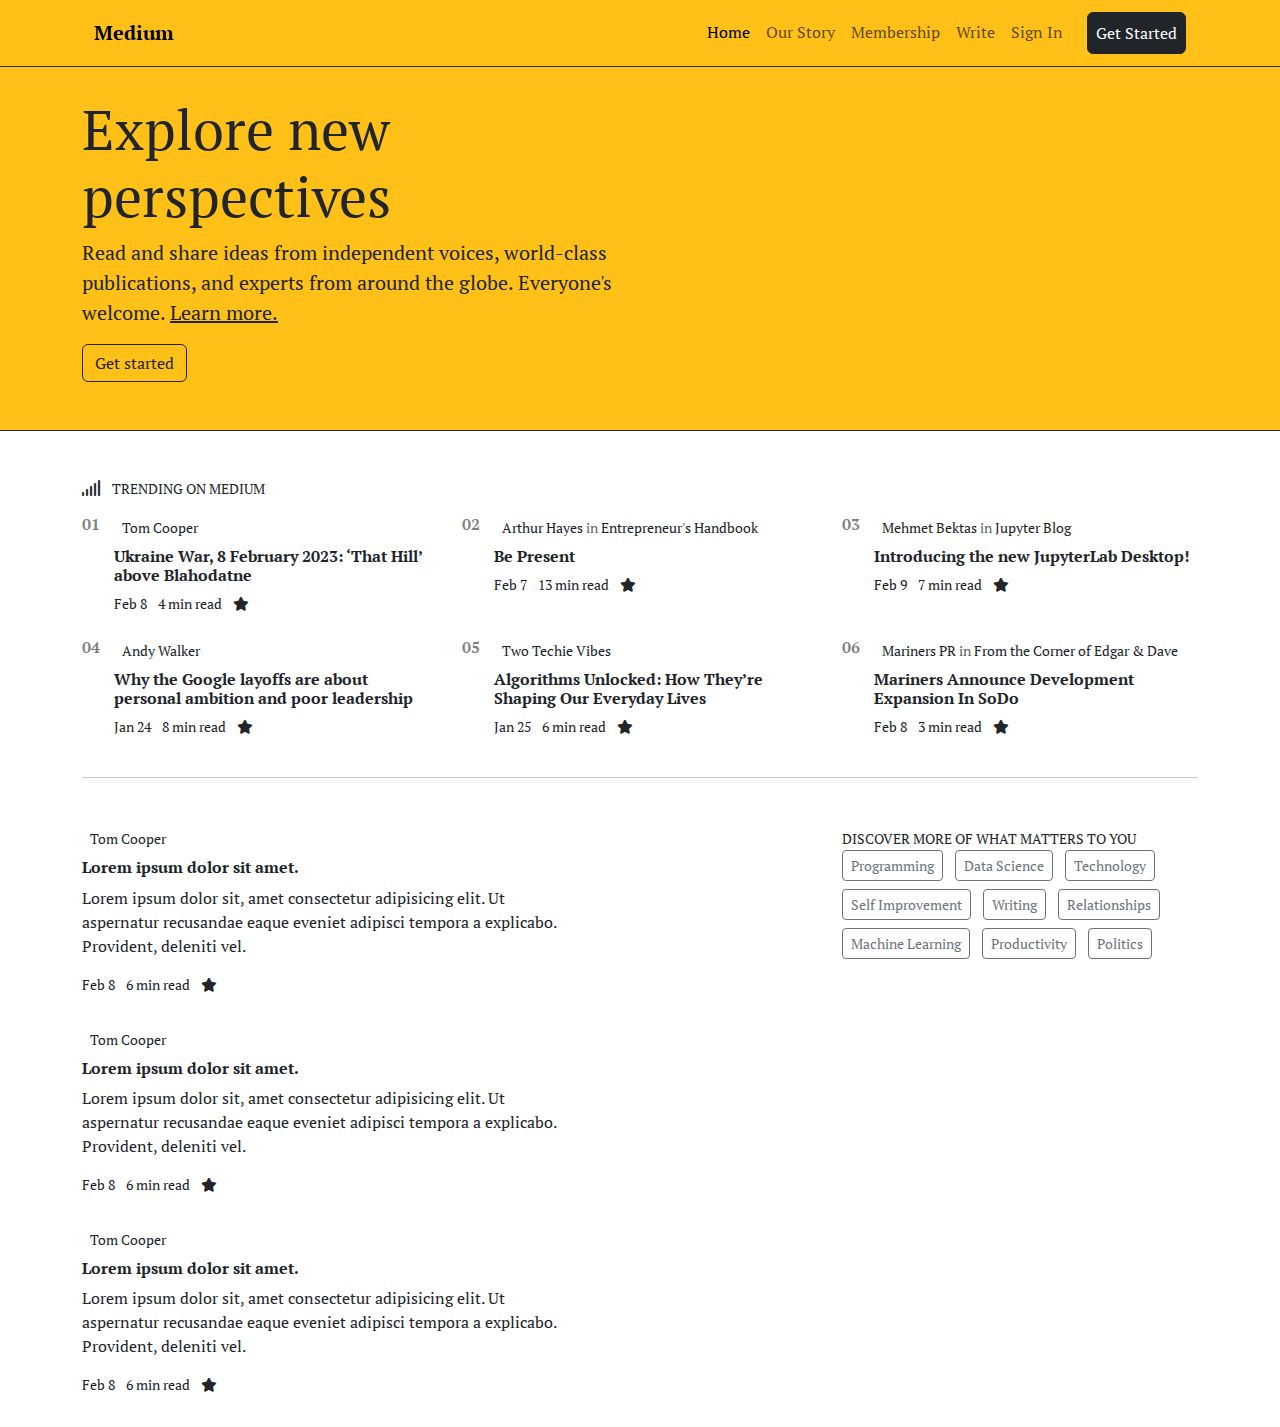
==== Bootstrap-Medium-Clone/index.html @ 9da26df5 "Bootstrap Medium Clone is done" ====
<!DOCTYPE html>
<html lang="en">

<head>
  <meta charset="UTF-8" />
  <meta http-equiv="X-UA-Compatible" content="IE=edge" />
  <meta name="viewport" content="width=device-width, initial-scale=1.0" />
  <link rel="stylesheet" href="bootstrap-5.3.0-alpha1-dist/css/bootstrap.min.css" />
  <link rel="stylesheet" href="fontawesome-free-6.2.1-web/css/fontawesome.min.css" />
  <link rel="stylesheet" href="fontawesome-free-6.2.1-web/css/brands.min.css" />
  <link rel="stylesheet" href="fontawesome-free-6.2.1-web/css/solid.min.css" />
  <link rel="preconnect" href="https://fonts.googleapis.com" />
  <link rel="preconnect" href="https://fonts.gstatic.com" crossorigin />
  <link href="https://fonts.googleapis.com/css2?family=PT+Serif:ital,wght@0,400;0,700;1,400&display=swap"
    rel="stylesheet" />
  <link rel="stylesheet" href="css/medium.css" />
  <title>Medium</title>
</head>

<body>
  <div class="bg-yellow border-bottom-dark py-1 fixed-top">
    <div class="container">
      <nav class="navbar navbar-expand-lg">
        <div class="container-fluid">
          <a class="navbar-brand" href="#">
            <strong>Medium</strong>
          </a>
          <button class="navbar-toggler" type="button" data-bs-toggle="collapse" data-bs-target="#navbarNav"
            aria-controls="navbarNav" aria-expanded="false" aria-label="Toggle navigation">
            <span class="navbar-toggler-icon"></span>
          </button>
          <div class="collapse navbar-collapse" id="navbarNav">
            <ul class="navbar-nav ms-auto">
              <li class="nav-item">
                <a class="nav-link active" aria-current="page" href="#">Home</a>
              </li>
              <li class="nav-item">
                <a class="nav-link" href="#">Our Story</a>
              </li>
              <li class="nav-item">
                <a class="nav-link" href="#">Membership</a>
              </li>
              <li class="nav-item">
                <a class="nav-link" href="#">Write</a>
              </li>
              <li class="nav-item">
                <a class="nav-link" href="#">Sign In</a>
              </li>
              <li class="nav-item">
                <a class="nav-link btn btn-dark text-light ms-3" href="#">Get Started</a>
              </li>
            </ul>
          </div>
        </div>
      </nav>
    </div>
  </div>
  <div class="bg-yellow border-bottom-dark py-5 mt-5">
    <div class="container">
      <div class="row">
        <div class="col-sm-12 col-md-6">
          <h1 class="display-4">
            Explore new <br />
            perspectives
          </h1>
          <p class="lead">
            Read and share ideas from independent voices, world-class
            publications, and experts from around the globe. Everyone's
            welcome.
            <a href="#" class="text-dark"><u>Learn more.</u></a>
          </p>
          <a href="#" class="btn btn-outline-dark">Get started</a>
        </div>
        <div class="col-sm-12 col-md-6">
          <img src="https://picsum.photos/id/93/300/300" alt="" class="rounded-circle float-end" />
        </div>
      </div>
    </div>
  </div>
  <div class="container mt-5">
    <div class="row">
      <div class="col-12 mb-2">
        <h6>
          <i class="fa-solid fa-signal"></i>
          <small class="ms-2">TRENDING ON MEDIUM</small>
        </h6>
      </div>
      <article class="col-sm-4 mb-2">
        <div class="row">
          <div class="col-1">
            <h6 class="text-black-50"><strong>01</strong></h6>
          </div>
          <div class="col-11">
            <img class="rounded-circle" src="https://picsum.photos/id/11/25/25" alt="" />
            <span class="small ms-1">Tom Cooper</span>
            <h6 class="mt-2">
              <strong>Ukraine War, 8 February 2023: ‘That Hill’ above
                Blahodatne</strong>
            </h6>
            <ul class="list-inline small">
              <li class="list-inline-item">Feb 8</li>
              <li class="list-inline-item">4 min read</li>
              <li class="list-inline-item">
                <i class="fa-regular fa-star"></i>
              </li>
            </ul>
          </div>
        </div>
      </article>
      <article class="col-sm-4 mb-2">
        <div class="row">
          <div class="col-1">
            <h6 class="text-black-50"><strong>02</strong></h6>
          </div>
          <div class="col-11">
            <img class="rounded-circle" src="https://picsum.photos/id/12/25/25" alt="" />
            <span class="small ms-1">Arthur Hayes <span class="text-muted">in</span> Entrepreneur's
              Handbook</span>
            <h6 class="mt-2">
              <strong>Be Present</strong>
            </h6>
            <ul class="list-inline small">
              <li class="list-inline-item">Feb 7</li>
              <li class="list-inline-item">13 min read</li>
              <li class="list-inline-item">
                <i class="fa-regular fa-star"></i>
              </li>
            </ul>
          </div>
        </div>
      </article>
      <article class="col-sm-4 mb-2">
        <div class="row">
          <div class="col-1">
            <h6 class="text-black-50"><strong>03</strong></h6>
          </div>
          <div class="col-11">
            <img class="rounded-circle" src="https://picsum.photos/id/13/25/25" alt="" />
            <span class="small ms-1">Mehmet Bektas <span class="text-muted">in</span> Jupyter
              Blog</span>
            <h6 class="mt-2">
              <strong>Introducing the new JupyterLab Desktop!</strong>
            </h6>
            <ul class="list-inline small">
              <li class="list-inline-item">Feb 9</li>
              <li class="list-inline-item">7 min read</li>
              <li class="list-inline-item">
                <i class="fa-regular fa-star"></i>
              </li>
            </ul>
          </div>
        </div>
      </article>
      <article class="col-sm-4 mb-2">
        <div class="row">
          <div class="col-1">
            <h6 class="text-black-50"><strong>04</strong></h6>
          </div>
          <div class="col-11">
            <img class="rounded-circle" src="https://picsum.photos/id/14/25/25" alt="" />
            <span class="small ms-1">Andy Walker</span>
            <h6 class="mt-2">
              <strong>Why the Google layoffs are about personal ambition and poor
                leadership</strong>
            </h6>
            <ul class="list-inline small">
              <li class="list-inline-item">Jan 24</li>
              <li class="list-inline-item">8 min read</li>
              <li class="list-inline-item">
                <i class="fa-regular fa-star"></i>
              </li>
            </ul>
          </div>
        </div>
      </article>
      <article class="col-sm-4 mb-2">
        <div class="row">
          <div class="col-1">
            <h6 class="text-black-50"><strong>05</strong></h6>
          </div>
          <div class="col-11">
            <img class="rounded-circle" src="https://picsum.photos/id/15/25/25" alt="" />
            <span class="small ms-1">Two Techie Vibes</span>
            <h6 class="mt-2">
              <strong>Algorithms Unlocked: How They’re Shaping Our Everyday
                Lives</strong>
            </h6>
            <ul class="list-inline small">
              <li class="list-inline-item">Jan 25</li>
              <li class="list-inline-item">6 min read</li>
              <li class="list-inline-item">
                <i class="fa-regular fa-star"></i>
              </li>
            </ul>
          </div>
        </div>
      </article>
      <article class="col-sm-4 mb-2">
        <div class="row">
          <div class="col-1">
            <h6 class="text-black-50"><strong>06</strong></h6>
          </div>
          <div class="col-11">
            <img class="rounded-circle" src="https://picsum.photos/id/16/25/25" alt="" />
            <span class="small ms-1">Mariners PR <span class="text-muted">in</span> From the Corner
              of Edgar & Dave</span>
            <h6 class="mt-2">
              <strong>Mariners Announce Development Expansion In SoDo</strong>
            </h6>
            <ul class="list-inline small">
              <li class="list-inline-item">Feb 8</li>
              <li class="list-inline-item">3 min read</li>
              <li class="list-inline-item">
                <i class="fa-regular fa-star"></i>
              </li>
            </ul>
          </div>
        </div>
      </article>
    </div>
    <hr />
    <div class="row mt-5">
      <section class="col-sm-8">
        <article class="row mb-3">
          <div class="col-sm-8">
            <img class="rounded-circle" src="https://picsum.photos/id/11/25/25" alt="" />
            <span class="small ms-1">Tom Cooper</span>
            <h6 class="mt-2">
              <strong>Lorem ipsum dolor sit amet.</strong>
            </h6>
            <p>Lorem ipsum dolor sit, amet consectetur adipisicing elit. Ut aspernatur recusandae eaque eveniet adipisci tempora a explicabo. Provident, deleniti vel.</p>
            <ul class="list-inline small">
              <li class="list-inline-item">Feb 8</li>
              <li class="list-inline-item">6 min read</li>
              <li class="list-inline-item">
                <i class="fa-regular fa-star"></i>
              </li>
            </ul>
          </div>
          <div class="col-sm-4">
            <img class="w-100" src="https://picsum.photos/id/14/400/200" alt="" />
          </div>
        </article>
        <article class="row mb-3">
          <div class="col-sm-8">
            <img class="rounded-circle" src="https://picsum.photos/id/11/25/25" alt="" />
            <span class="small ms-1">Tom Cooper</span>
            <h6 class="mt-2">
              <strong>Lorem ipsum dolor sit amet.</strong>
            </h6>
            <p>Lorem ipsum dolor sit, amet consectetur adipisicing elit. Ut aspernatur recusandae eaque eveniet adipisci tempora a explicabo. Provident, deleniti vel.</p>
            <ul class="list-inline small">
              <li class="list-inline-item">Feb 8</li>
              <li class="list-inline-item">6 min read</li>
              <li class="list-inline-item">
                <i class="fa-regular fa-star"></i>
              </li>
            </ul>
          </div>
          <div class="col-sm-4">
            <img class="w-100" src="https://picsum.photos/id/12/400/200" alt="" />
          </div>
        </article>
        <article class="row mb-3">
          <div class="col-sm-8">
            <img class="rounded-circle" src="https://picsum.photos/id/11/25/25" alt="" />
            <span class="small ms-1">Tom Cooper</span>
            <h6 class="mt-2">
              <strong>Lorem ipsum dolor sit amet.</strong>
            </h6>
            <p>Lorem ipsum dolor sit, amet consectetur adipisicing elit. Ut aspernatur recusandae eaque eveniet adipisci tempora a explicabo. Provident, deleniti vel.</p>
            <ul class="list-inline small">
              <li class="list-inline-item">Feb 8</li>
              <li class="list-inline-item">6 min read</li>
              <li class="list-inline-item">
                <i class="fa-regular fa-star"></i>
              </li>
            </ul>
          </div>
          <div class="col-sm-4">
            <img class="w-100" src="https://picsum.photos/id/13/400/200" alt="" />
          </div>
        </article>
      </section>
      <aside class="col-sm-4">
        <small>DISCOVER MORE OF WHAT MATTERS TO YOU</small>
        <ul class="list-inline">
          <li class="list-inline-item">
            <a href="#" class="btn btn-sm btn-outline-secondary mb-2">Programming</a>
          </li>
          <li class="list-inline-item">
            <a href="#" class="btn btn-sm btn-outline-secondary mb-2">Data Science</a>
          </li>
          <li class="list-inline-item">
            <a href="#" class="btn btn-sm btn-outline-secondary mb-2">Technology</a>
          </li>
          <li class="list-inline-item">
            <a href="#" class="btn btn-sm btn-outline-secondary mb-2">Self Improvement</a>
          </li>
          <li class="list-inline-item">
            <a href="#" class="btn btn-sm btn-outline-secondary mb-2">Writing</a>
          </li>
          <li class="list-inline-item">
            <a href="#" class="btn btn-sm btn-outline-secondary mb-2">Relationships</a>
          </li>
          <li class="list-inline-item">
            <a href="#" class="btn btn-sm btn-outline-secondary mb-2">Machine Learning</a>
          </li>
          <li class="list-inline-item">
            <a href="#" class="btn btn-sm btn-outline-secondary mb-2">Productivity</a>
          </li>
          <li class="list-inline-item">
            <a href="#" class="btn btn-sm btn-outline-secondary mb-2">Politics</a>
          </li>
        </ul>
      </aside>
    </div>
  </div>
  <!-- container - end -->
  <script src="bootstrap-5.3.0-alpha1-dist/js/bootstrap.bundle.min.js"></script>
</body>

</html>
---- Bootstrap-Medium-Clone/fontawesome-free-6.2.1-web/css/brands.min.css ----
/*!
 * Font Awesome Free 6.2.1 by @fontawesome - https://fontawesome.com
 * License - https://fontawesome.com/license/free (Icons: CC BY 4.0, Fonts: SIL OFL 1.1, Code: MIT License)
 * Copyright 2022 Fonticons, Inc.
 */
:host,:root{--fa-style-family-brands:"Font Awesome 6 Brands";--fa-font-brands:normal 400 1em/1 "Font Awesome 6 Brands"}@font-face{font-family:"Font Awesome 6 Brands";font-style:normal;font-weight:400;font-display:block;src:url(../webfonts/fa-brands-400.woff2) format("woff2"),url(../webfonts/fa-brands-400.ttf) format("truetype")}.fa-brands,.fab{font-weight:400}.fa-monero:before{content:"\f3d0"}.fa-hooli:before{content:"\f427"}.fa-yelp:before{content:"\f1e9"}.fa-cc-visa:before{content:"\f1f0"}.fa-lastfm:before{content:"\f202"}.fa-shopware:before{content:"\f5b5"}.fa-creative-commons-nc:before{content:"\f4e8"}.fa-aws:before{content:"\f375"}.fa-redhat:before{content:"\f7bc"}.fa-yoast:before{content:"\f2b1"}.fa-cloudflare:before{content:"\e07d"}.fa-ups:before{content:"\f7e0"}.fa-wpexplorer:before{content:"\f2de"}.fa-dyalog:before{content:"\f399"}.fa-bity:before{content:"\f37a"}.fa-stackpath:before{content:"\f842"}.fa-buysellads:before{content:"\f20d"}.fa-first-order:before{content:"\f2b0"}.fa-modx:before{content:"\f285"}.fa-guilded:before{content:"\e07e"}.fa-vnv:before{content:"\f40b"}.fa-js-square:before,.fa-square-js:before{content:"\f3b9"}.fa-microsoft:before{content:"\f3ca"}.fa-qq:before{content:"\f1d6"}.fa-orcid:before{content:"\f8d2"}.fa-java:before{content:"\f4e4"}.fa-invision:before{content:"\f7b0"}.fa-creative-commons-pd-alt:before{content:"\f4ed"}.fa-centercode:before{content:"\f380"}.fa-glide-g:before{content:"\f2a6"}.fa-drupal:before{content:"\f1a9"}.fa-hire-a-helper:before{content:"\f3b0"}.fa-creative-commons-by:before{content:"\f4e7"}.fa-unity:before{content:"\e049"}.fa-whmcs:before{content:"\f40d"}.fa-rocketchat:before{content:"\f3e8"}.fa-vk:before{content:"\f189"}.fa-untappd:before{content:"\f405"}.fa-mailchimp:before{content:"\f59e"}.fa-css3-alt:before{content:"\f38b"}.fa-reddit-square:before,.fa-square-reddit:before{content:"\f1a2"}.fa-vimeo-v:before{content:"\f27d"}.fa-contao:before{content:"\f26d"}.fa-square-font-awesome:before{content:"\e5ad"}.fa-deskpro:before{content:"\f38f"}.fa-sistrix:before{content:"\f3ee"}.fa-instagram-square:before,.fa-square-instagram:before{content:"\e055"}.fa-battle-net:before{content:"\f835"}.fa-the-red-yeti:before{content:"\f69d"}.fa-hacker-news-square:before,.fa-square-hacker-news:before{content:"\f3af"}.fa-edge:before{content:"\f282"}.fa-napster:before{content:"\f3d2"}.fa-snapchat-square:before,.fa-square-snapchat:before{content:"\f2ad"}.fa-google-plus-g:before{content:"\f0d5"}.fa-artstation:before{content:"\f77a"}.fa-markdown:before{content:"\f60f"}.fa-sourcetree:before{content:"\f7d3"}.fa-google-plus:before{content:"\f2b3"}.fa-diaspora:before{content:"\f791"}.fa-foursquare:before{content:"\f180"}.fa-stack-overflow:before{content:"\f16c"}.fa-github-alt:before{content:"\f113"}.fa-phoenix-squadron:before{content:"\f511"}.fa-pagelines:before{content:"\f18c"}.fa-algolia:before{content:"\f36c"}.fa-red-river:before{content:"\f3e3"}.fa-creative-commons-sa:before{content:"\f4ef"}.fa-safari:before{content:"\f267"}.fa-google:before{content:"\f1a0"}.fa-font-awesome-alt:before,.fa-square-font-awesome-stroke:before{content:"\f35c"}.fa-atlassian:before{content:"\f77b"}.fa-linkedin-in:before{content:"\f0e1"}.fa-digital-ocean:before{content:"\f391"}.fa-nimblr:before{content:"\f5a8"}.fa-chromecast:before{content:"\f838"}.fa-evernote:before{content:"\f839"}.fa-hacker-news:before{content:"\f1d4"}.fa-creative-commons-sampling:before{content:"\f4f0"}.fa-adversal:before{content:"\f36a"}.fa-creative-commons:before{content:"\f25e"}.fa-watchman-monitoring:before{content:"\e087"}.fa-fonticons:before{content:"\f280"}.fa-weixin:before{content:"\f1d7"}.fa-shirtsinbulk:before{content:"\f214"}.fa-codepen:before{content:"\f1cb"}.fa-git-alt:before{content:"\f841"}.fa-lyft:before{content:"\f3c3"}.fa-rev:before{content:"\f5b2"}.fa-windows:before{content:"\f17a"}.fa-wizards-of-the-coast:before{content:"\f730"}.fa-square-viadeo:before,.fa-viadeo-square:before{content:"\f2aa"}.fa-meetup:before{content:"\f2e0"}.fa-centos:before{content:"\f789"}.fa-adn:before{content:"\f170"}.fa-cloudsmith:before{content:"\f384"}.fa-pied-piper-alt:before{content:"\f1a8"}.fa-dribbble-square:before,.fa-square-dribbble:before{content:"\f397"}.fa-codiepie:before{content:"\f284"}.fa-node:before{content:"\f419"}.fa-mix:before{content:"\f3cb"}.fa-steam:before{content:"\f1b6"}.fa-cc-apple-pay:before{content:"\f416"}.fa-scribd:before{content:"\f28a"}.fa-openid:before{content:"\f19b"}.fa-instalod:before{content:"\e081"}.fa-expeditedssl:before{content:"\f23e"}.fa-sellcast:before{content:"\f2da"}.fa-square-twitter:before,.fa-twitter-square:before{content:"\f081"}.fa-r-project:before{content:"\f4f7"}.fa-delicious:before{content:"\f1a5"}.fa-freebsd:before{content:"\f3a4"}.fa-vuejs:before{content:"\f41f"}.fa-accusoft:before{content:"\f369"}.fa-ioxhost:before{content:"\f208"}.fa-fonticons-fi:before{content:"\f3a2"}.fa-app-store:before{content:"\f36f"}.fa-cc-mastercard:before{content:"\f1f1"}.fa-itunes-note:before{content:"\f3b5"}.fa-golang:before{content:"\e40f"}.fa-kickstarter:before{content:"\f3bb"}.fa-grav:before{content:"\f2d6"}.fa-weibo:before{content:"\f18a"}.fa-uncharted:before{content:"\e084"}.fa-firstdraft:before{content:"\f3a1"}.fa-square-youtube:before,.fa-youtube-square:before{content:"\f431"}.fa-wikipedia-w:before{content:"\f266"}.fa-rendact:before,.fa-wpressr:before{content:"\f3e4"}.fa-angellist:before{content:"\f209"}.fa-galactic-republic:before{content:"\f50c"}.fa-nfc-directional:before{content:"\e530"}.fa-skype:before{content:"\f17e"}.fa-joget:before{content:"\f3b7"}.fa-fedora:before{content:"\f798"}.fa-stripe-s:before{content:"\f42a"}.fa-meta:before{content:"\e49b"}.fa-laravel:before{content:"\f3bd"}.fa-hotjar:before{content:"\f3b1"}.fa-bluetooth-b:before{content:"\f294"}.fa-sticker-mule:before{content:"\f3f7"}.fa-creative-commons-zero:before{content:"\f4f3"}.fa-hips:before{content:"\f452"}.fa-behance:before{content:"\f1b4"}.fa-reddit:before{content:"\f1a1"}.fa-discord:before{content:"\f392"}.fa-chrome:before{content:"\f268"}.fa-app-store-ios:before{content:"\f370"}.fa-cc-discover:before{content:"\f1f2"}.fa-wpbeginner:before{content:"\f297"}.fa-confluence:before{content:"\f78d"}.fa-mdb:before{content:"\f8ca"}.fa-dochub:before{content:"\f394"}.fa-accessible-icon:before{content:"\f368"}.fa-ebay:before{content:"\f4f4"}.fa-amazon:before{content:"\f270"}.fa-unsplash:before{content:"\e07c"}.fa-yarn:before{content:"\f7e3"}.fa-square-steam:before,.fa-steam-square:before{content:"\f1b7"}.fa-500px:before{content:"\f26e"}.fa-square-vimeo:before,.fa-vimeo-square:before{content:"\f194"}.fa-asymmetrik:before{content:"\f372"}.fa-font-awesome-flag:before,.fa-font-awesome-logo-full:before,.fa-font-awesome:before{content:"\f2b4"}.fa-gratipay:before{content:"\f184"}.fa-apple:before{content:"\f179"}.fa-hive:before{content:"\e07f"}.fa-gitkraken:before{content:"\f3a6"}.fa-keybase:before{content:"\f4f5"}.fa-apple-pay:before{content:"\f415"}.fa-padlet:before{content:"\e4a0"}.fa-amazon-pay:before{content:"\f42c"}.fa-github-square:before,.fa-square-github:before{content:"\f092"}.fa-stumbleupon:before{content:"\f1a4"}.fa-fedex:before{content:"\f797"}.fa-phoenix-framework:before{content:"\f3dc"}.fa-shopify:before{content:"\e057"}.fa-neos:before{content:"\f612"}.fa-hackerrank:before{content:"\f5f7"}.fa-researchgate:before{content:"\f4f8"}.fa-swift:before{content:"\f8e1"}.fa-angular:before{content:"\f420"}.fa-speakap:before{content:"\f3f3"}.fa-angrycreative:before{content:"\f36e"}.fa-y-combinator:before{content:"\f23b"}.fa-empire:before{content:"\f1d1"}.fa-envira:before{content:"\f299"}.fa-gitlab-square:before,.fa-square-gitlab:before{content:"\e5ae"}.fa-studiovinari:before{content:"\f3f8"}.fa-pied-piper:before{content:"\f2ae"}.fa-wordpress:before{content:"\f19a"}.fa-product-hunt:before{content:"\f288"}.fa-firefox:before{content:"\f269"}.fa-linode:before{content:"\f2b8"}.fa-goodreads:before{content:"\f3a8"}.fa-odnoklassniki-square:before,.fa-square-odnoklassniki:before{content:"\f264"}.fa-jsfiddle:before{content:"\f1cc"}.fa-sith:before{content:"\f512"}.fa-themeisle:before{content:"\f2b2"}.fa-page4:before{content:"\f3d7"}.fa-hashnode:before{content:"\e499"}.fa-react:before{content:"\f41b"}.fa-cc-paypal:before{content:"\f1f4"}.fa-squarespace:before{content:"\f5be"}.fa-cc-stripe:before{content:"\f1f5"}.fa-creative-commons-share:before{content:"\f4f2"}.fa-bitcoin:before{content:"\f379"}.fa-keycdn:before{content:"\f3ba"}.fa-opera:before{content:"\f26a"}.fa-itch-io:before{content:"\f83a"}.fa-umbraco:before{content:"\f8e8"}.fa-galactic-senate:before{content:"\f50d"}.fa-ubuntu:before{content:"\f7df"}.fa-draft2digital:before{content:"\f396"}.fa-stripe:before{content:"\f429"}.fa-houzz:before{content:"\f27c"}.fa-gg:before{content:"\f260"}.fa-dhl:before{content:"\f790"}.fa-pinterest-square:before,.fa-square-pinterest:before{content:"\f0d3"}.fa-xing:before{content:"\f168"}.fa-blackberry:before{content:"\f37b"}.fa-creative-commons-pd:before{content:"\f4ec"}.fa-playstation:before{content:"\f3df"}.fa-quinscape:before{content:"\f459"}.fa-less:before{content:"\f41d"}.fa-blogger-b:before{content:"\f37d"}.fa-opencart:before{content:"\f23d"}.fa-vine:before{content:"\f1ca"}.fa-paypal:before{content:"\f1ed"}.fa-gitlab:before{content:"\f296"}.fa-typo3:before{content:"\f42b"}.fa-reddit-alien:before{content:"\f281"}.fa-yahoo:before{content:"\f19e"}.fa-dailymotion:before{content:"\e052"}.fa-affiliatetheme:before{content:"\f36b"}.fa-pied-piper-pp:before{content:"\f1a7"}.fa-bootstrap:before{content:"\f836"}.fa-odnoklassniki:before{content:"\f263"}.fa-nfc-symbol:before{content:"\e531"}.fa-ethereum:before{content:"\f42e"}.fa-speaker-deck:before{content:"\f83c"}.fa-creative-commons-nc-eu:before{content:"\f4e9"}.fa-patreon:before{content:"\f3d9"}.fa-avianex:before{content:"\f374"}.fa-ello:before{content:"\f5f1"}.fa-gofore:before{content:"\f3a7"}.fa-bimobject:before{content:"\f378"}.fa-facebook-f:before{content:"\f39e"}.fa-google-plus-square:before,.fa-square-google-plus:before{content:"\f0d4"}.fa-mandalorian:before{content:"\f50f"}.fa-first-order-alt:before{content:"\f50a"}.fa-osi:before{content:"\f41a"}.fa-google-wallet:before{content:"\f1ee"}.fa-d-and-d-beyond:before{content:"\f6ca"}.fa-periscope:before{content:"\f3da"}.fa-fulcrum:before{content:"\f50b"}.fa-cloudscale:before{content:"\f383"}.fa-forumbee:before{content:"\f211"}.fa-mizuni:before{content:"\f3cc"}.fa-schlix:before{content:"\f3ea"}.fa-square-xing:before,.fa-xing-square:before{content:"\f169"}.fa-bandcamp:before{content:"\f2d5"}.fa-wpforms:before{content:"\f298"}.fa-cloudversify:before{content:"\f385"}.fa-usps:before{content:"\f7e1"}.fa-megaport:before{content:"\f5a3"}.fa-magento:before{content:"\f3c4"}.fa-spotify:before{content:"\f1bc"}.fa-optin-monster:before{content:"\f23c"}.fa-fly:before{content:"\f417"}.fa-aviato:before{content:"\f421"}.fa-itunes:before{content:"\f3b4"}.fa-cuttlefish:before{content:"\f38c"}.fa-blogger:before{content:"\f37c"}.fa-flickr:before{content:"\f16e"}.fa-viber:before{content:"\f409"}.fa-soundcloud:before{content:"\f1be"}.fa-digg:before{content:"\f1a6"}.fa-tencent-weibo:before{content:"\f1d5"}.fa-symfony:before{content:"\f83d"}.fa-maxcdn:before{content:"\f136"}.fa-etsy:before{content:"\f2d7"}.fa-facebook-messenger:before{content:"\f39f"}.fa-audible:before{content:"\f373"}.fa-think-peaks:before{content:"\f731"}.fa-bilibili:before{content:"\e3d9"}.fa-erlang:before{content:"\f39d"}.fa-cotton-bureau:before{content:"\f89e"}.fa-dashcube:before{content:"\f210"}.fa-42-group:before,.fa-innosoft:before{content:"\e080"}.fa-stack-exchange:before{content:"\f18d"}.fa-elementor:before{content:"\f430"}.fa-pied-piper-square:before,.fa-square-pied-piper:before{content:"\e01e"}.fa-creative-commons-nd:before{content:"\f4eb"}.fa-palfed:before{content:"\f3d8"}.fa-superpowers:before{content:"\f2dd"}.fa-resolving:before{content:"\f3e7"}.fa-xbox:before{content:"\f412"}.fa-searchengin:before{content:"\f3eb"}.fa-tiktok:before{content:"\e07b"}.fa-facebook-square:before,.fa-square-facebook:before{content:"\f082"}.fa-renren:before{content:"\f18b"}.fa-linux:before{content:"\f17c"}.fa-glide:before{content:"\f2a5"}.fa-linkedin:before{content:"\f08c"}.fa-hubspot:before{content:"\f3b2"}.fa-deploydog:before{content:"\f38e"}.fa-twitch:before{content:"\f1e8"}.fa-ravelry:before{content:"\f2d9"}.fa-mixer:before{content:"\e056"}.fa-lastfm-square:before,.fa-square-lastfm:before{content:"\f203"}.fa-vimeo:before{content:"\f40a"}.fa-mendeley:before{content:"\f7b3"}.fa-uniregistry:before{content:"\f404"}.fa-figma:before{content:"\f799"}.fa-creative-commons-remix:before{content:"\f4ee"}.fa-cc-amazon-pay:before{content:"\f42d"}.fa-dropbox:before{content:"\f16b"}.fa-instagram:before{content:"\f16d"}.fa-cmplid:before{content:"\e360"}.fa-facebook:before{content:"\f09a"}.fa-gripfire:before{content:"\f3ac"}.fa-jedi-order:before{content:"\f50e"}.fa-uikit:before{content:"\f403"}.fa-fort-awesome-alt:before{content:"\f3a3"}.fa-phabricator:before{content:"\f3db"}.fa-ussunnah:before{content:"\f407"}.fa-earlybirds:before{content:"\f39a"}.fa-trade-federation:before{content:"\f513"}.fa-autoprefixer:before{content:"\f41c"}.fa-whatsapp:before{content:"\f232"}.fa-slideshare:before{content:"\f1e7"}.fa-google-play:before{content:"\f3ab"}.fa-viadeo:before{content:"\f2a9"}.fa-line:before{content:"\f3c0"}.fa-google-drive:before{content:"\f3aa"}.fa-servicestack:before{content:"\f3ec"}.fa-simplybuilt:before{content:"\f215"}.fa-bitbucket:before{content:"\f171"}.fa-imdb:before{content:"\f2d8"}.fa-deezer:before{content:"\e077"}.fa-raspberry-pi:before{content:"\f7bb"}.fa-jira:before{content:"\f7b1"}.fa-docker:before{content:"\f395"}.fa-screenpal:before{content:"\e570"}.fa-bluetooth:before{content:"\f293"}.fa-gitter:before{content:"\f426"}.fa-d-and-d:before{content:"\f38d"}.fa-microblog:before{content:"\e01a"}.fa-cc-diners-club:before{content:"\f24c"}.fa-gg-circle:before{content:"\f261"}.fa-pied-piper-hat:before{content:"\f4e5"}.fa-kickstarter-k:before{content:"\f3bc"}.fa-yandex:before{content:"\f413"}.fa-readme:before{content:"\f4d5"}.fa-html5:before{content:"\f13b"}.fa-sellsy:before{content:"\f213"}.fa-sass:before{content:"\f41e"}.fa-wirsindhandwerk:before,.fa-wsh:before{content:"\e2d0"}.fa-buromobelexperte:before{content:"\f37f"}.fa-salesforce:before{content:"\f83b"}.fa-octopus-deploy:before{content:"\e082"}.fa-medapps:before{content:"\f3c6"}.fa-ns8:before{content:"\f3d5"}.fa-pinterest-p:before{content:"\f231"}.fa-apper:before{content:"\f371"}.fa-fort-awesome:before{content:"\f286"}.fa-waze:before{content:"\f83f"}.fa-cc-jcb:before{content:"\f24b"}.fa-snapchat-ghost:before,.fa-snapchat:before{content:"\f2ab"}.fa-fantasy-flight-games:before{content:"\f6dc"}.fa-rust:before{content:"\e07a"}.fa-wix:before{content:"\f5cf"}.fa-behance-square:before,.fa-square-behance:before{content:"\f1b5"}.fa-supple:before{content:"\f3f9"}.fa-rebel:before{content:"\f1d0"}.fa-css3:before{content:"\f13c"}.fa-staylinked:before{content:"\f3f5"}.fa-kaggle:before{content:"\f5fa"}.fa-space-awesome:before{content:"\e5ac"}.fa-deviantart:before{content:"\f1bd"}.fa-cpanel:before{content:"\f388"}.fa-goodreads-g:before{content:"\f3a9"}.fa-git-square:before,.fa-square-git:before{content:"\f1d2"}.fa-square-tumblr:before,.fa-tumblr-square:before{content:"\f174"}.fa-trello:before{content:"\f181"}.fa-creative-commons-nc-jp:before{content:"\f4ea"}.fa-get-pocket:before{content:"\f265"}.fa-perbyte:before{content:"\e083"}.fa-grunt:before{content:"\f3ad"}.fa-weebly:before{content:"\f5cc"}.fa-connectdevelop:before{content:"\f20e"}.fa-leanpub:before{content:"\f212"}.fa-black-tie:before{content:"\f27e"}.fa-themeco:before{content:"\f5c6"}.fa-python:before{content:"\f3e2"}.fa-android:before{content:"\f17b"}.fa-bots:before{content:"\e340"}.fa-free-code-camp:before{content:"\f2c5"}.fa-hornbill:before{content:"\f592"}.fa-js:before{content:"\f3b8"}.fa-ideal:before{content:"\e013"}.fa-git:before{content:"\f1d3"}.fa-dev:before{content:"\f6cc"}.fa-sketch:before{content:"\f7c6"}.fa-yandex-international:before{content:"\f414"}.fa-cc-amex:before{content:"\f1f3"}.fa-uber:before{content:"\f402"}.fa-github:before{content:"\f09b"}.fa-php:before{content:"\f457"}.fa-alipay:before{content:"\f642"}.fa-youtube:before{content:"\f167"}.fa-skyatlas:before{content:"\f216"}.fa-firefox-browser:before{content:"\e007"}.fa-replyd:before{content:"\f3e6"}.fa-suse:before{content:"\f7d6"}.fa-jenkins:before{content:"\f3b6"}.fa-twitter:before{content:"\f099"}.fa-rockrms:before{content:"\f3e9"}.fa-pinterest:before{content:"\f0d2"}.fa-buffer:before{content:"\f837"}.fa-npm:before{content:"\f3d4"}.fa-yammer:before{content:"\f840"}.fa-btc:before{content:"\f15a"}.fa-dribbble:before{content:"\f17d"}.fa-stumbleupon-circle:before{content:"\f1a3"}.fa-internet-explorer:before{content:"\f26b"}.fa-telegram-plane:before,.fa-telegram:before{content:"\f2c6"}.fa-old-republic:before{content:"\f510"}.fa-square-whatsapp:before,.fa-whatsapp-square:before{content:"\f40c"}.fa-node-js:before{content:"\f3d3"}.fa-edge-legacy:before{content:"\e078"}.fa-slack-hash:before,.fa-slack:before{content:"\f198"}.fa-medrt:before{content:"\f3c8"}.fa-usb:before{content:"\f287"}.fa-tumblr:before{content:"\f173"}.fa-vaadin:before{content:"\f408"}.fa-quora:before{content:"\f2c4"}.fa-reacteurope:before{content:"\f75d"}.fa-medium-m:before,.fa-medium:before{content:"\f23a"}.fa-amilia:before{content:"\f36d"}.fa-mixcloud:before{content:"\f289"}.fa-flipboard:before{content:"\f44d"}.fa-viacoin:before{content:"\f237"}.fa-critical-role:before{content:"\f6c9"}.fa-sitrox:before{content:"\e44a"}.fa-discourse:before{content:"\f393"}.fa-joomla:before{content:"\f1aa"}.fa-mastodon:before{content:"\f4f6"}.fa-airbnb:before{content:"\f834"}.fa-wolf-pack-battalion:before{content:"\f514"}.fa-buy-n-large:before{content:"\f8a6"}.fa-gulp:before{content:"\f3ae"}.fa-creative-commons-sampling-plus:before{content:"\f4f1"}.fa-strava:before{content:"\f428"}.fa-ember:before{content:"\f423"}.fa-canadian-maple-leaf:before{content:"\f785"}.fa-teamspeak:before{content:"\f4f9"}.fa-pushed:before{content:"\f3e1"}.fa-wordpress-simple:before{content:"\f411"}.fa-nutritionix:before{content:"\f3d6"}.fa-wodu:before{content:"\e088"}.fa-google-pay:before{content:"\e079"}.fa-intercom:before{content:"\f7af"}.fa-zhihu:before{content:"\f63f"}.fa-korvue:before{content:"\f42f"}.fa-pix:before{content:"\e43a"}.fa-steam-symbol:before{content:"\f3f6"}
---- Bootstrap-Medium-Clone/fontawesome-free-6.2.1-web/css/solid.min.css ----
/*!
 * Font Awesome Free 6.2.1 by @fontawesome - https://fontawesome.com
 * License - https://fontawesome.com/license/free (Icons: CC BY 4.0, Fonts: SIL OFL 1.1, Code: MIT License)
 * Copyright 2022 Fonticons, Inc.
 */
:host,:root{--fa-style-family-classic:"Font Awesome 6 Free";--fa-font-solid:normal 900 1em/1 "Font Awesome 6 Free"}@font-face{font-family:"Font Awesome 6 Free";font-style:normal;font-weight:900;font-display:block;src:url(../webfonts/fa-solid-900.woff2) format("woff2"),url(../webfonts/fa-solid-900.ttf) format("truetype")}.fa-solid,.fas{font-weight:900}
---- Bootstrap-Medium-Clone/css/medium.css ----
* {
    font-family: 'PT Serif', serif;
}

.bg-yellow {
  background-color: #ffc017;
}

.border-bottom-dark {
  border-bottom: 1px solid rgba(41, 41, 41, 1);
}
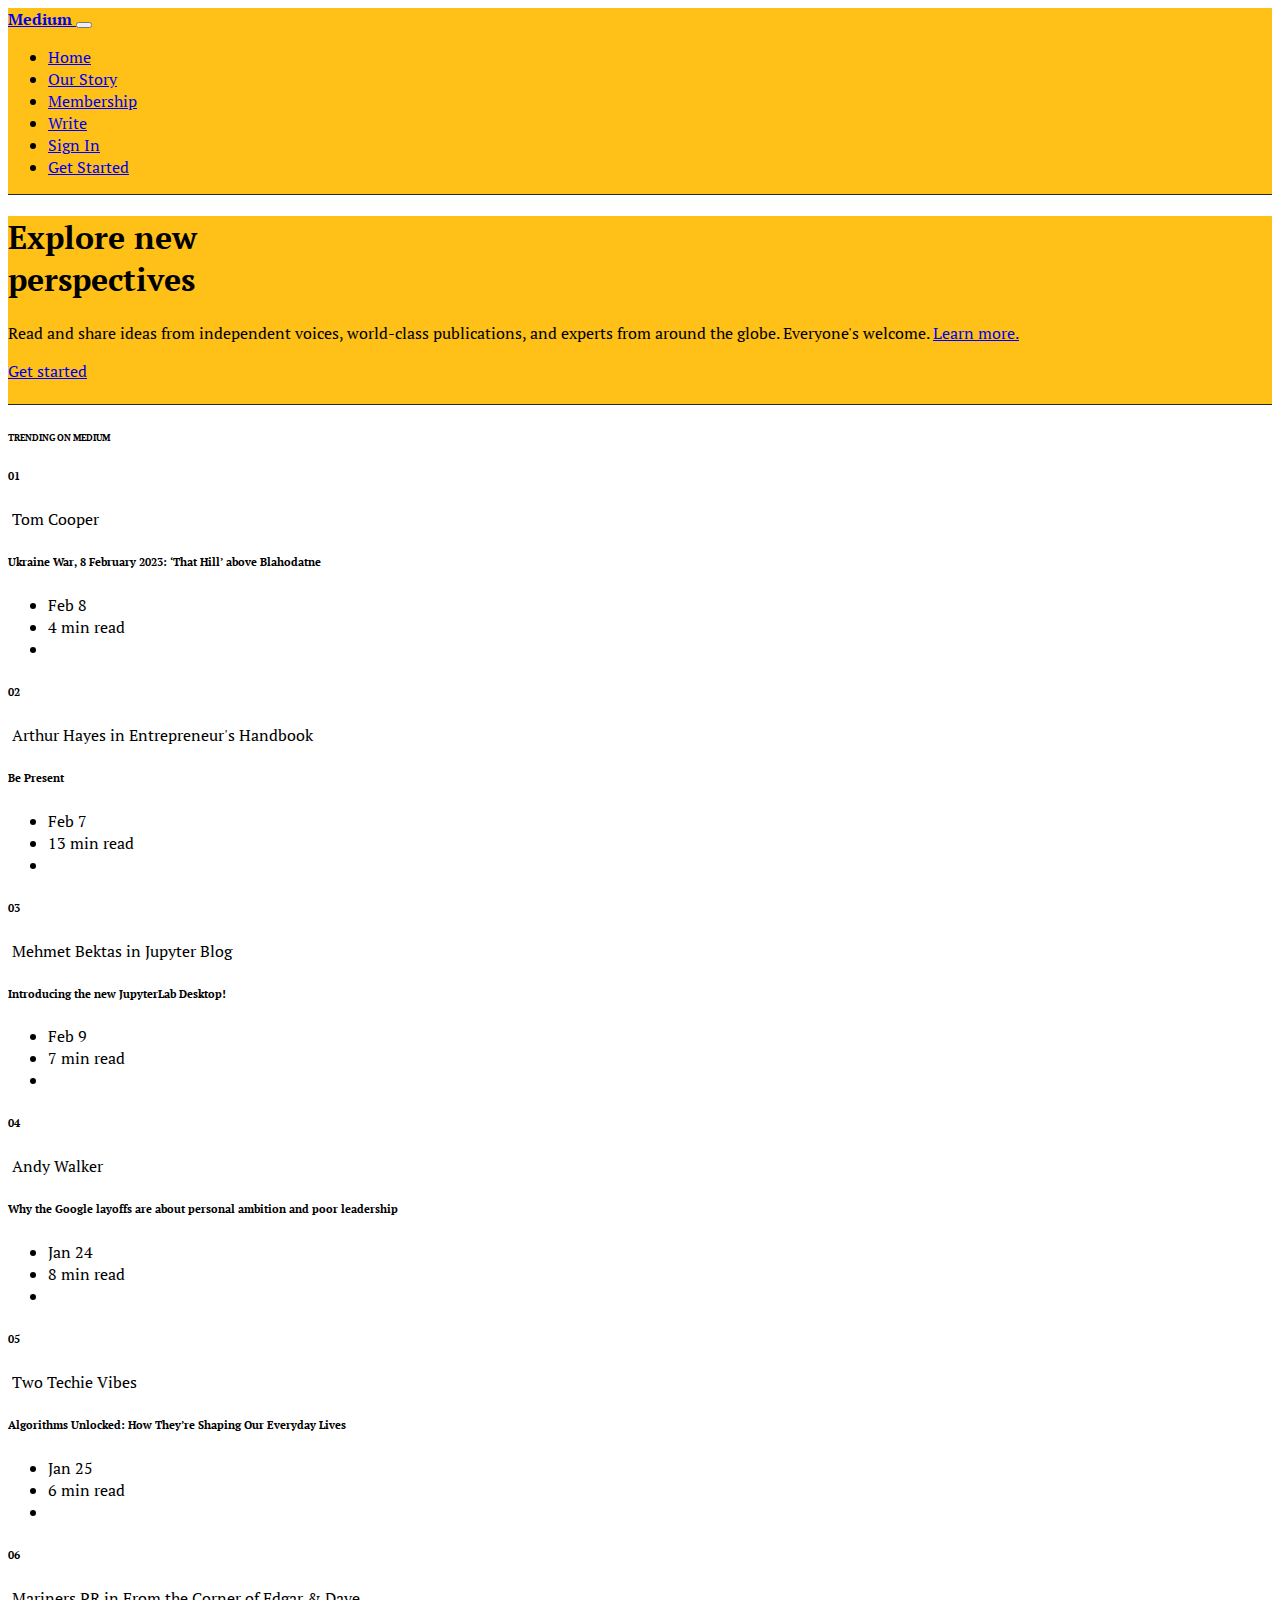
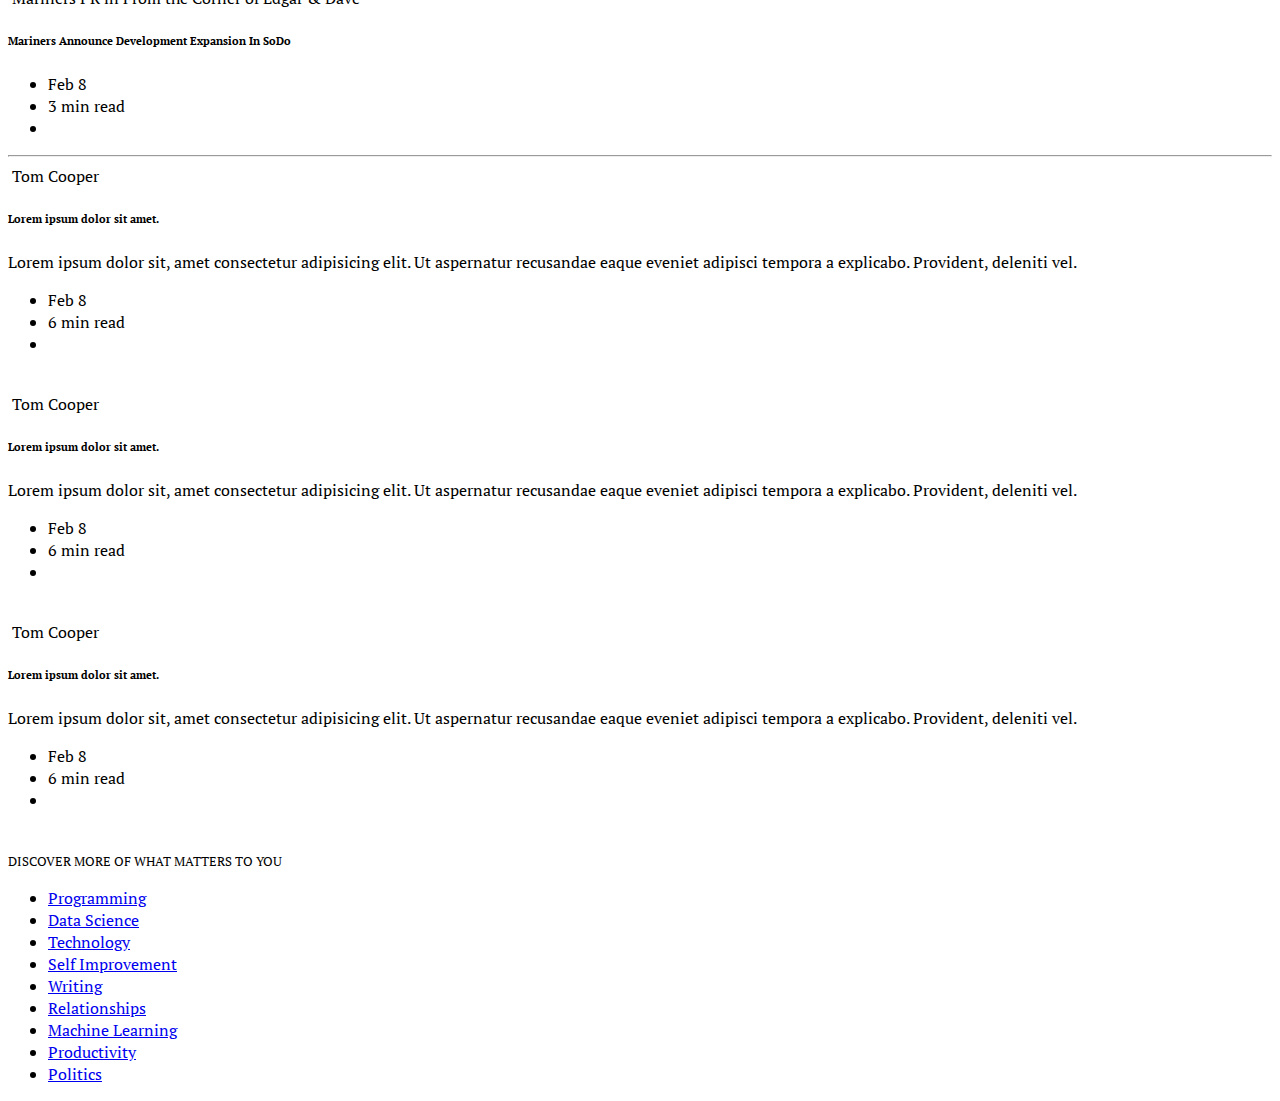
==== commit 2b8bd9ed: "deleted bootstrap and fontawesome files because using cdn" ====
--- a/Bootstrap-Medium-Clone/index.html
+++ b/Bootstrap-Medium-Clone/index.html
@@ -5,10 +5,11 @@
   <meta charset="UTF-8" />
   <meta http-equiv="X-UA-Compatible" content="IE=edge" />
   <meta name="viewport" content="width=device-width, initial-scale=1.0" />
-  <link rel="stylesheet" href="bootstrap-5.3.0-alpha1-dist/css/bootstrap.min.css" />
-  <link rel="stylesheet" href="fontawesome-free-6.2.1-web/css/fontawesome.min.css" />
-  <link rel="stylesheet" href="fontawesome-free-6.2.1-web/css/brands.min.css" />
-  <link rel="stylesheet" href="fontawesome-free-6.2.1-web/css/solid.min.css" />
+  <link href="https://cdn.jsdelivr.net/npm/bootstrap@5.3.0-alpha1/dist/css/bootstrap.min.css" rel="stylesheet"
+    integrity="sha384-GLhlTQ8iRABdZLl6O3oVMWSktQOp6b7In1Zl3/Jr59b6EGGoI1aFkw7cmDA6j6gD" crossorigin="anonymous">
+  <link rel="stylesheet" href="https://cdnjs.cloudflare.com/ajax/libs/font-awesome/6.3.0/css/all.min.css"
+    integrity="sha512-SzlrxWUlpfuzQ+pcUCosxcglQRNAq/DZjVsC0lE40xsADsfeQoEypE+enwcOiGjk/bSuGGKHEyjSoQ1zVisanQ=="
+    crossorigin="anonymous" referrerpolicy="no-referrer" />
   <link rel="preconnect" href="https://fonts.googleapis.com" />
   <link rel="preconnect" href="https://fonts.gstatic.com" crossorigin />
   <link href="https://fonts.googleapis.com/css2?family=PT+Serif:ital,wght@0,400;0,700;1,400&display=swap"
@@ -228,7 +229,8 @@
             <h6 class="mt-2">
               <strong>Lorem ipsum dolor sit amet.</strong>
             </h6>
-            <p>Lorem ipsum dolor sit, amet consectetur adipisicing elit. Ut aspernatur recusandae eaque eveniet adipisci tempora a explicabo. Provident, deleniti vel.</p>
+            <p>Lorem ipsum dolor sit, amet consectetur adipisicing elit. Ut aspernatur recusandae eaque eveniet adipisci
+              tempora a explicabo. Provident, deleniti vel.</p>
             <ul class="list-inline small">
               <li class="list-inline-item">Feb 8</li>
               <li class="list-inline-item">6 min read</li>
@@ -248,7 +250,8 @@
             <h6 class="mt-2">
               <strong>Lorem ipsum dolor sit amet.</strong>
             </h6>
-            <p>Lorem ipsum dolor sit, amet consectetur adipisicing elit. Ut aspernatur recusandae eaque eveniet adipisci tempora a explicabo. Provident, deleniti vel.</p>
+            <p>Lorem ipsum dolor sit, amet consectetur adipisicing elit. Ut aspernatur recusandae eaque eveniet adipisci
+              tempora a explicabo. Provident, deleniti vel.</p>
             <ul class="list-inline small">
               <li class="list-inline-item">Feb 8</li>
               <li class="list-inline-item">6 min read</li>
@@ -268,7 +271,8 @@
             <h6 class="mt-2">
               <strong>Lorem ipsum dolor sit amet.</strong>
             </h6>
-            <p>Lorem ipsum dolor sit, amet consectetur adipisicing elit. Ut aspernatur recusandae eaque eveniet adipisci tempora a explicabo. Provident, deleniti vel.</p>
+            <p>Lorem ipsum dolor sit, amet consectetur adipisicing elit. Ut aspernatur recusandae eaque eveniet adipisci
+              tempora a explicabo. Provident, deleniti vel.</p>
             <ul class="list-inline small">
               <li class="list-inline-item">Feb 8</li>
               <li class="list-inline-item">6 min read</li>
@@ -317,7 +321,9 @@
     </div>
   </div>
   <!-- container - end -->
-  <script src="bootstrap-5.3.0-alpha1-dist/js/bootstrap.bundle.min.js"></script>
+  <script src="https://cdn.jsdelivr.net/npm/bootstrap@5.3.0-alpha1/dist/js/bootstrap.bundle.min.js"
+    integrity="sha384-w76AqPfDkMBDXo30jS1Sgez6pr3x5MlQ1ZAGC+nuZB+EYdgRZgiwxhTBTkF7CXvN"
+    crossorigin="anonymous"></script>
 </body>
 
 </html>